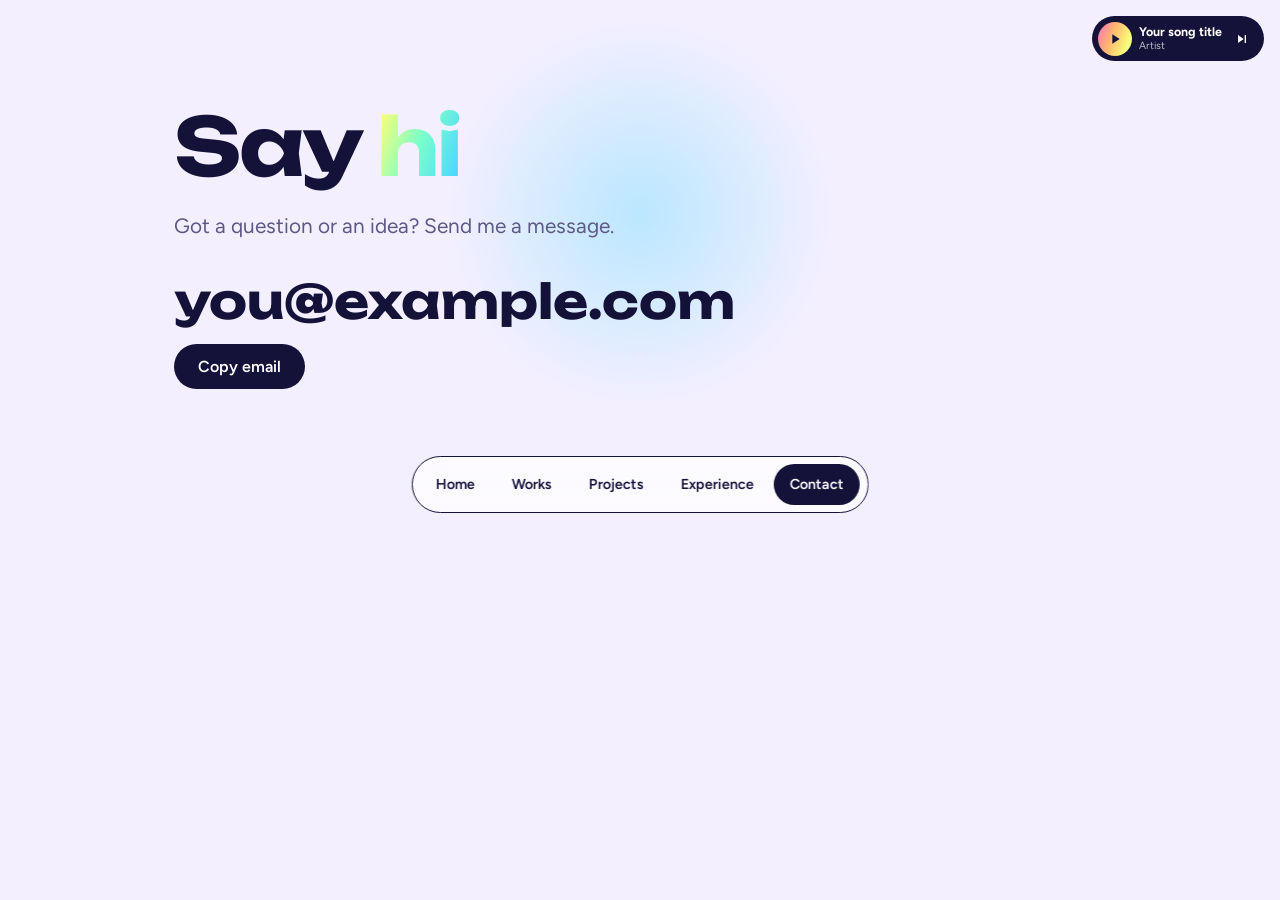
==== contact.html @ 236e2f3f "Add files via upload" ====
<!DOCTYPE html>
<html lang="en">
<head>
<meta charset="utf-8">
<meta name="viewport" content="width=device-width, initial-scale=1">
<title>Contact - transotic</title>
<link rel="preconnect" href="https://fonts.googleapis.com">
<link rel="preconnect" href="https://fonts.gstatic.com" crossorigin>
<link href="https://fonts.googleapis.com/css2?family=Unbounded:wght@700&family=Figtree:wght@400;600&display=swap" rel="stylesheet">
<link rel="stylesheet" href="style.css">
</head>
<body>
<div class="glow" aria-hidden="true"></div>
<div class="pl" role="group" aria-label="Music player">
  <button aria-label="Play or pause"><svg viewBox="0 0 24 24" id="pp"></svg></button>
  <div class="t"><b></b><small></small></div>
  <button class="sk" id="nx" aria-label="Next song"><svg viewBox="0 0 24 24"><path d="M16 6h2v12h-2zM6 18l8.5-6L6 6z"/></svg></button>
  <div class="bar"></div>
</div>
<nav class="dock" aria-label="Main">
  <a href="index.html">Home</a>
  <a href="works.html">Works</a>
  <a href="projects.html">Projects</a>
  <a href="experience.html">Experience</a>
  <a href="contact.html" aria-current="page">Contact</a>
</nav>
<main class="wrap">
<h1 class="page-title">Say <span class="holo">hi</span></h1>
<p class="lead">Got a question or an idea? Send me a message.</p>
<span class="big" id="mail">you@example.com</span>
<button class="btn" id="copy">Copy email</button>
</main>
<script src="script.js"></script>
</body>
</html>
---- style.css ----
:root{--bg:#f3efff;--ink:#15123a;--muted:#5d5985;--card:#fff;--pink:#ff6fb5;--cyan:#4fd8ff;--lemon:#f7ff7a;--mx:50%;
--holo:linear-gradient(110deg,#ff6fb5,#ffb86f,#f7ff7a,#7affc9,#4fd8ff,#a78bff,#ff6fb5)}
*{box-sizing:border-box}
html{scroll-behavior:smooth}
body{margin:0;background:var(--bg);color:var(--ink);font:400 1.05rem/1.65 "Figtree",system-ui,sans-serif;overflow-x:hidden;animation:in .5s ease both}
body.out{opacity:0;transition:opacity .2s}
@keyframes in{from{opacity:0;transform:translateY(10px)}}
a{color:inherit}
:focus-visible{outline:3px solid var(--ink);outline-offset:3px}
.wrap{max-width:980px;margin:0 auto;padding:6.5rem 1.5rem 9rem}
h1,h2,h3{font-family:"Unbounded",sans-serif;font-weight:700;line-height:1.05;letter-spacing:-.03em;margin:0}
.glow{position:fixed;width:420px;height:420px;border-radius:50%;pointer-events:none;z-index:0;background:radial-gradient(circle,rgba(79,216,255,.35),transparent 65%);transform:translate(-50%,-50%);left:50%;top:40%}
.wrap,.dock,.pl{position:relative;z-index:2}

/* Holographic wordmark */
.holo{background:var(--holo);background-size:300% 100%;background-position:var(--mx) 0;-webkit-background-clip:text;background-clip:text;color:transparent;-webkit-text-fill-color:transparent}
.mark{font-size:clamp(3.2rem,15vw,10rem);margin:2rem 0 1rem;display:block;user-select:none}
.mark span{display:inline-block;transition:transform .25s cubic-bezier(.3,1.8,.5,1)}
.mark span:hover{transform:translateY(-.12em) rotate(-6deg) scale(1.1)}
.lead{font-size:1.3rem;max-width:34rem;color:var(--muted)}
.tag{display:inline-block;background:var(--ink);color:#fff;border-radius:999px;padding:.3rem 1rem;font-size:.85rem;font-weight:600}

/* Dock nav */
.dock{position:fixed;left:50%;bottom:1.2rem;transform:translateX(-50%);display:flex;gap:.3rem;padding:.45rem;background:rgba(255,255,255,.7);backdrop-filter:blur(14px);-webkit-backdrop-filter:blur(14px);border:1.5px solid var(--ink);border-radius:999px;z-index:30;max-width:calc(100vw - 1rem)}
.dock a{text-decoration:none;font-weight:600;font-size:.9rem;padding:.55rem 1rem;border-radius:999px;transition:background .2s,transform .2s;white-space:nowrap}
.dock a:hover{transform:translateY(-3px);background:var(--lemon)}
.dock a[aria-current]{background:var(--ink);color:#fff}

/* Player */
.pl{position:fixed;top:1rem;right:1rem;z-index:30;display:flex;align-items:center;gap:.4rem;background:var(--ink);color:#fff;border-radius:999px;padding:.35rem .5rem .35rem .4rem;max-width:260px;overflow:hidden}
.pl button{border:0;background:var(--holo);background-size:300% 100%;width:34px;height:34px;border-radius:50%;cursor:pointer;display:grid;place-items:center;color:var(--ink);flex:none}
.pl button.sk{background:none;color:#fff;width:28px;height:28px}
.pl svg{width:16px;height:16px;fill:currentColor}
.pl .t{font-size:.78rem;line-height:1.2;overflow:hidden;white-space:nowrap;text-overflow:ellipsis;min-width:0}
.pl .t small{opacity:.7;display:block}
.pl .bar{position:absolute;left:0;bottom:0;height:3px;width:0;background:var(--holo)}

/* Stickers */
.stickers{position:absolute;inset:0;pointer-events:none;overflow:hidden;z-index:1}
.st{position:absolute;pointer-events:auto;cursor:grab;touch-action:none;user-select:none;display:grid;place-items:center;font-weight:700;text-align:center;transition:transform .2s}
.st:active{cursor:grabbing;transform:scale(1.1) rotate(6deg)}
.s1{width:110px;height:110px;background:var(--pink);clip-path:polygon(50% 0,61% 35%,98% 35%,68% 57%,79% 91%,50% 70%,21% 91%,32% 57%,2% 35%,39% 35%);right:12%;top:14%}
.s2{width:130px;height:80px;background:var(--cyan);border-radius:999px;right:26%;top:52%;border:2px solid var(--ink);font-size:.85rem;transform:rotate(-8deg)}
.s3{width:90px;height:90px;background:var(--lemon);border-radius:50% 50% 50% 8%;right:8%;top:62%;border:2px solid var(--ink);font-size:1.6rem}

/* Cards, rows, chips */
.page-title{font-size:clamp(2.2rem,8vw,5rem);margin-bottom:.8rem}
.grid{display:grid;grid-template-columns:repeat(auto-fit,minmax(260px,1fr));gap:1.2rem;margin-top:2.5rem;perspective:900px}
.card{background:var(--card);border:2px solid var(--ink);border-radius:1.6rem;padding:1.4rem;min-height:210px;display:flex;flex-direction:column;justify-content:space-between;transition:transform .15s ease-out,box-shadow .2s;box-shadow:6px 6px 0 var(--c,var(--pink))}
.card:hover{box-shadow:10px 10px 0 var(--c,var(--pink))}
.card h3{font-size:1.3rem;margin-bottom:.4rem}
.card p{margin:0;color:var(--muted);font-size:.95rem}
.card .pill{align-self:flex-start;font-size:.75rem;font-weight:600;background:var(--ink);color:#fff;border-radius:999px;padding:.2rem .8rem}
.chips{display:flex;flex-wrap:wrap;gap:.5rem;margin-top:1.5rem}
.chip{font:600 .9rem "Figtree",sans-serif;background:var(--card);color:var(--ink);border:2px solid var(--ink);border-radius:999px;padding:.4rem 1.1rem;cursor:pointer;transition:transform .15s}
.chip:hover{transform:translateY(-3px)}
.chip[aria-pressed="true"]{background:var(--ink);color:#fff}
.card.hide{display:none}
.line{border-left:3px solid var(--ink);margin:2.5rem 0 0 .6rem;padding-left:1.8rem}
.step{position:relative;padding:0 0 2.2rem;cursor:default}
.step::before{content:"";position:absolute;left:calc(-1.8rem - 10px);top:.35rem;width:17px;height:17px;border-radius:50%;background:var(--bg);border:3px solid var(--ink);transition:background .2s,transform .2s}
.step:hover::before{background:var(--pink);transform:scale(1.4)}
.step b{font-family:"Unbounded",sans-serif;font-size:1.05rem}
.step small{display:block;color:var(--muted);font-weight:600}
.big{font:700 clamp(1.4rem,5vw,3rem)/1.1 "Unbounded",sans-serif;word-break:break-all;display:block;margin:2rem 0 1rem}
.btn{font:600 1rem "Figtree",sans-serif;background:var(--ink);color:#fff;border:0;border-radius:999px;padding:.8rem 1.5rem;cursor:pointer;transition:transform .15s,background .2s}
.btn:hover{transform:scale(1.06) rotate(-1.5deg);background:#3a2fa8}
@media(max-width:620px){.pl{max-width:200px;top:.6rem;right:.6rem}.dock a{padding:.5rem .65rem;font-size:.8rem}.s1,.s3{display:none}}
@media(prefers-reduced-motion:reduce){*,*::before,*::after{animation:none!important;transition:none!important}}
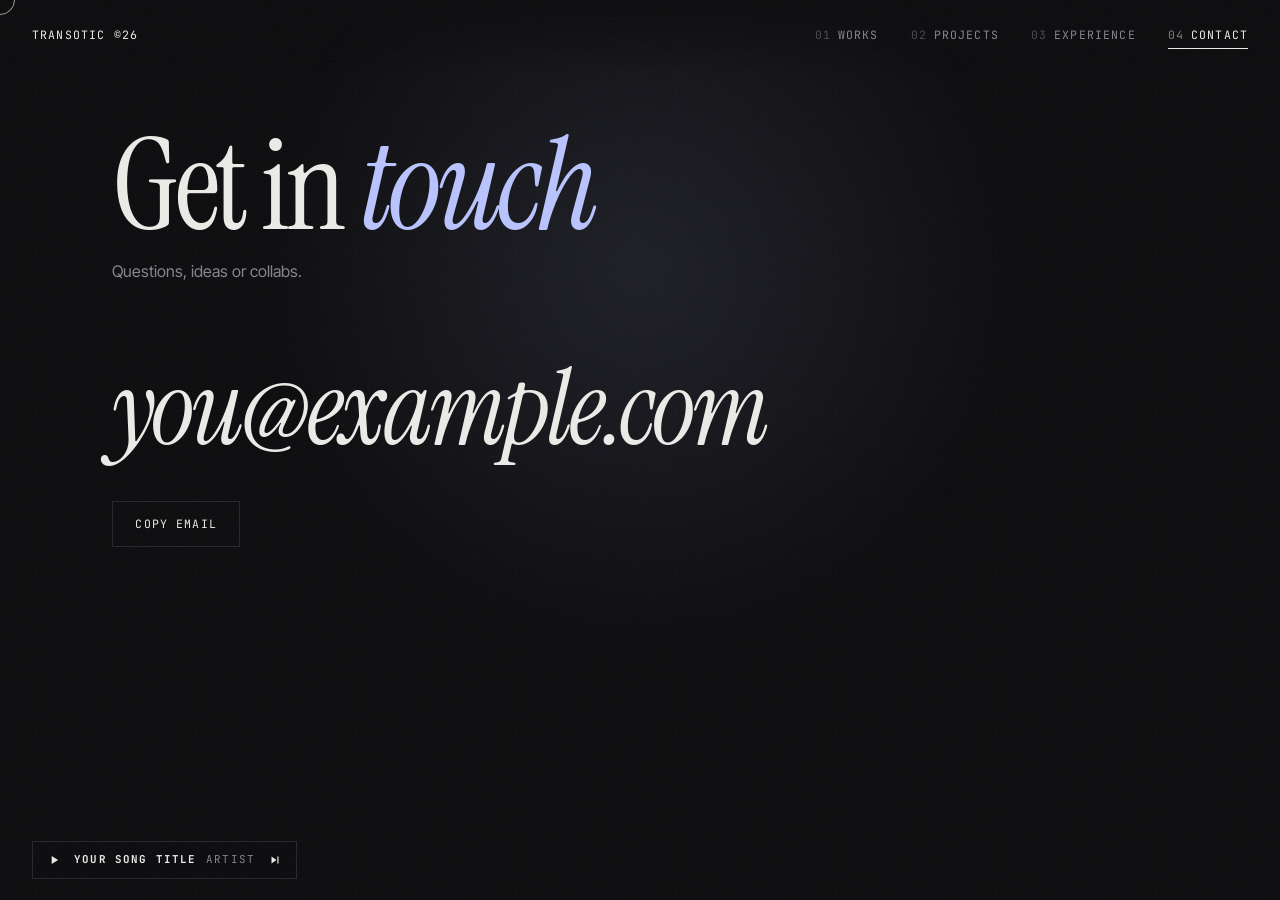
==== commit d751ba9b: "Add files via upload" ====
--- a/contact.html
+++ b/contact.html
@@ -6,30 +6,33 @@
 <title>Contact - transotic</title>
 <link rel="preconnect" href="https://fonts.googleapis.com">
 <link rel="preconnect" href="https://fonts.gstatic.com" crossorigin>
-<link href="https://fonts.googleapis.com/css2?family=Unbounded:wght@700&family=Figtree:wght@400;600&display=swap" rel="stylesheet">
+<link href="https://fonts.googleapis.com/css2?family=Instrument+Serif:ital@0;1&family=Inter+Tight:wght@400;500&family=JetBrains+Mono:wght@400;500&display=swap" rel="stylesheet">
 <link rel="stylesheet" href="style.css">
 </head>
 <body>
-<div class="glow" aria-hidden="true"></div>
+<div class="spot" aria-hidden="true"></div>
+<div id="ring" aria-hidden="true"></div>
+<header class="top">
+  <a class="brand" href="index.html">transotic &copy;26</a>
+  <nav aria-label="Main">
+    <a href="works.html" data-n="01">Works</a>
+    <a href="projects.html" data-n="02">Projects</a>
+    <a href="experience.html" data-n="03">Experience</a>
+    <a href="contact.html" data-n="04" aria-current="page">Contact</a>
+  </nav>
+</header>
+<main class="wrap">
+  <h1 class="title">Get in <em>touch</em></h1>
+  <p class="sub">Questions, ideas or collabs.</p>
+  <a class="big" id="mail" href="mailto:you@example.com">you@example.com</a><br>
+  <button class="btn" id="copy">Copy email</button>
+</main>
 <div class="pl" role="group" aria-label="Music player">
   <button aria-label="Play or pause"><svg viewBox="0 0 24 24" id="pp"></svg></button>
   <div class="t"><b></b><small></small></div>
-  <button class="sk" id="nx" aria-label="Next song"><svg viewBox="0 0 24 24"><path d="M16 6h2v12h-2zM6 18l8.5-6L6 6z"/></svg></button>
+  <button id="nx" aria-label="Next song"><svg viewBox="0 0 24 24"><path d="M16 6h2v12h-2zM6 18l8.5-6L6 6z"/></svg></button>
   <div class="bar"></div>
 </div>
-<nav class="dock" aria-label="Main">
-  <a href="index.html">Home</a>
-  <a href="works.html">Works</a>
-  <a href="projects.html">Projects</a>
-  <a href="experience.html">Experience</a>
-  <a href="contact.html" aria-current="page">Contact</a>
-</nav>
-<main class="wrap">
-<h1 class="page-title">Say <span class="holo">hi</span></h1>
-<p class="lead">Got a question or an idea? Send me a message.</p>
-<span class="big" id="mail">you@example.com</span>
-<button class="btn" id="copy">Copy email</button>
-</main>
 <script src="script.js"></script>
 </body>
 </html>
--- a/style.css
+++ b/style.css
@@ -1,69 +1,84 @@
-:root{--bg:#f3efff;--ink:#15123a;--muted:#5d5985;--card:#fff;--pink:#ff6fb5;--cyan:#4fd8ff;--lemon:#f7ff7a;--mx:50%;
---holo:linear-gradient(110deg,#ff6fb5,#ffb86f,#f7ff7a,#7affc9,#4fd8ff,#a78bff,#ff6fb5)}
+:root{--bg:#0a0a0c;--ink:#ecece8;--muted:#85858f;--line:#25252b;--acc:#b9c4ff;--mx:50%;--sx:50%;--sy:30%}
 *{box-sizing:border-box}
-html{scroll-behavior:smooth}
-body{margin:0;background:var(--bg);color:var(--ink);font:400 1.05rem/1.65 "Figtree",system-ui,sans-serif;overflow-x:hidden;animation:in .5s ease both}
-body.out{opacity:0;transition:opacity .2s}
-@keyframes in{from{opacity:0;transform:translateY(10px)}}
-a{color:inherit}
-:focus-visible{outline:3px solid var(--ink);outline-offset:3px}
-.wrap{max-width:980px;margin:0 auto;padding:6.5rem 1.5rem 9rem}
-h1,h2,h3{font-family:"Unbounded",sans-serif;font-weight:700;line-height:1.05;letter-spacing:-.03em;margin:0}
-.glow{position:fixed;width:420px;height:420px;border-radius:50%;pointer-events:none;z-index:0;background:radial-gradient(circle,rgba(79,216,255,.35),transparent 65%);transform:translate(-50%,-50%);left:50%;top:40%}
-.wrap,.dock,.pl{position:relative;z-index:2}
+html{scroll-behavior:smooth;color-scheme:dark}
+body{margin:0;background:var(--bg);color:var(--ink);font:400 1rem/1.6 "Inter Tight",system-ui,sans-serif;overflow-x:hidden;animation:in .6s ease both}
+body.out{opacity:0;transition:opacity .22s}
+@keyframes in{from{opacity:0}}
+body::before{content:"";position:fixed;inset:0;pointer-events:none;z-index:50;opacity:.07;background-image:url("data:image/svg+xml,%3Csvg xmlns='http://www.w3.org/2000/svg' width='160' height='160'%3E%3Cfilter id='n'%3E%3CfeTurbulence type='fractalNoise' baseFrequency='.8' numOctaves='2'/%3E%3C/filter%3E%3Crect width='100%25' height='100%25' filter='url(%23n)'/%3E%3C/svg%3E")}
+.spot{position:fixed;inset:0;pointer-events:none;z-index:0;background:radial-gradient(650px circle at var(--sx) var(--sy),rgba(185,196,255,.1),transparent 60%)}
+a{color:inherit;text-decoration:none}
+::selection{background:var(--ink);color:var(--bg)}
+:focus-visible{outline:1px solid var(--acc);outline-offset:4px}
+.mono,.top,.pl,.f,.meta,.tick,.cta,.btn{font-family:"JetBrains Mono",ui-monospace,monospace;text-transform:uppercase;letter-spacing:.1em;font-size:.72rem}
 
-/* Holographic wordmark */
-.holo{background:var(--holo);background-size:300% 100%;background-position:var(--mx) 0;-webkit-background-clip:text;background-clip:text;color:transparent;-webkit-text-fill-color:transparent}
-.mark{font-size:clamp(3.2rem,15vw,10rem);margin:2rem 0 1rem;display:block;user-select:none}
-.mark span{display:inline-block;transition:transform .25s cubic-bezier(.3,1.8,.5,1)}
-.mark span:hover{transform:translateY(-.12em) rotate(-6deg) scale(1.1)}
-.lead{font-size:1.3rem;max-width:34rem;color:var(--muted)}
-.tag{display:inline-block;background:var(--ink);color:#fff;border-radius:999px;padding:.3rem 1rem;font-size:.85rem;font-weight:600}
+/* Top bar */
+.top{position:fixed;top:0;left:0;right:0;z-index:40;display:flex;justify-content:space-between;align-items:center;padding:1.3rem 2rem;background:linear-gradient(var(--bg),transparent)}
+.top nav{display:flex;gap:2rem}
+.top a{position:relative;padding:.3rem 0;color:var(--muted);transition:color .25s}
+.top a::before{content:attr(data-n);margin-right:.6em;opacity:.5}
+.top a::after{content:"";position:absolute;left:0;right:0;bottom:0;height:1px;background:currentColor;transform:scaleX(0);transform-origin:left;transition:transform .35s cubic-bezier(.7,0,.2,1)}
+.top a:hover,.top a[aria-current]{color:var(--ink)}
+.top a:hover::after,.top a[aria-current]::after{transform:scaleX(1)}
+.top .brand{color:var(--ink)}
+.top .brand::before{content:none}
 
-/* Dock nav */
-.dock{position:fixed;left:50%;bottom:1.2rem;transform:translateX(-50%);display:flex;gap:.3rem;padding:.45rem;background:rgba(255,255,255,.7);backdrop-filter:blur(14px);-webkit-backdrop-filter:blur(14px);border:1.5px solid var(--ink);border-radius:999px;z-index:30;max-width:calc(100vw - 1rem)}
-.dock a{text-decoration:none;font-weight:600;font-size:.9rem;padding:.55rem 1rem;border-radius:999px;transition:background .2s,transform .2s;white-space:nowrap}
-.dock a:hover{transform:translateY(-3px);background:var(--lemon)}
-.dock a[aria-current]{background:var(--ink);color:#fff}
+.wrap{position:relative;z-index:2;max-width:1120px;margin:0 auto;padding:8rem 2rem 8rem}
+
+/* Hero */
+.hero{min-height:calc(100vh - 8rem);display:flex;flex-direction:column;justify-content:flex-end;padding-bottom:3rem}
+.meta{color:var(--muted);margin:0 0 1rem}
+.mark{font:italic 400 clamp(4.2rem,19vw,16rem)/.82 "Instrument Serif",serif;letter-spacing:-.045em;margin:0;padding-right:.05em;
+  background:linear-gradient(100deg,#4a4a58 calc(var(--mx) - 35%),#b9c4ff calc(var(--mx) - 12%),#fff var(--mx),#ffc9f0 calc(var(--mx) + 12%),#4a4a58 calc(var(--mx) + 35%));
+  -webkit-background-clip:text;background-clip:text;color:transparent;-webkit-text-fill-color:transparent}
+.foot{display:flex;justify-content:space-between;align-items:flex-end;gap:2rem;flex-wrap:wrap;margin-top:2.5rem;padding-top:1.5rem;border-top:1px solid var(--line)}
+.foot p{margin:0;max-width:26rem;color:var(--muted)}
+.cta{border:1px solid var(--ink);padding:.9rem 1.4rem;transition:background .25s,color .25s}
+.cta:hover{background:var(--ink);color:var(--bg)}
+.tick{overflow:hidden;white-space:nowrap;border-top:1px solid var(--line);border-bottom:1px solid var(--line);padding:.9rem 0;color:var(--muted);position:relative;z-index:2}
+.tick div{display:inline-block;animation:slide 28s linear infinite}
+@keyframes slide{to{transform:translateX(-50%)}}
+
+/* Page titles + rows */
+.title{font:400 clamp(3.2rem,11vw,8rem)/.9 "Instrument Serif",serif;letter-spacing:-.035em;margin:0 0 1rem}
+.title em{color:var(--acc)}
+.sub{color:var(--muted);max-width:30rem;margin:0 0 3.5rem}
+.f{display:flex;gap:1.5rem;margin:-1.5rem 0 2rem}
+.f button{background:none;border:0;color:var(--muted);cursor:pointer;padding:.3rem 0;font:inherit;text-transform:inherit;letter-spacing:inherit;border-bottom:1px solid transparent;transition:color .2s}
+.f button:hover{color:var(--ink)}
+.f button[aria-pressed="true"]{color:var(--acc);border-color:var(--acc)}
+.rows{border-bottom:1px solid var(--line)}
+.row{display:grid;grid-template-columns:70px 1fr auto 30px;align-items:baseline;gap:1rem;padding:1.5rem 0;border-top:1px solid var(--line);transition:opacity .3s}
+.rows:hover .row:not(:hover){opacity:.3}
+.row .n,.row .m{font-family:"JetBrains Mono",monospace;font-size:.72rem;text-transform:uppercase;letter-spacing:.1em;color:var(--muted)}
+.row h3{font:400 clamp(1.7rem,4.5vw,3rem)/1.05 "Instrument Serif",serif;letter-spacing:-.02em;margin:0;transition:transform .35s cubic-bezier(.7,0,.2,1),color .3s}
+.row:hover h3{transform:translateX(14px);color:var(--acc)}
+.row .go{transition:transform .35s;color:var(--muted)}
+.row:hover .go{transform:translate(4px,-4px);color:var(--acc)}
+.row.hide{display:none}
+.row p{grid-column:2/4;margin:.2rem 0 0;color:var(--muted);max-width:34rem;font-size:.95rem}
+
+/* Contact */
+.big{display:inline-block;font:italic 400 clamp(2rem,8.5vw,6.5rem)/1 "Instrument Serif",serif;letter-spacing:-.03em;word-break:break-all;margin:1rem 0 2.5rem;background:linear-gradient(var(--acc),var(--acc)) 0 100%/0 1px no-repeat;transition:background-size .5s cubic-bezier(.7,0,.2,1)}
+.big:hover{background-size:100% 1px}
+.btn{background:none;color:var(--ink);border:1px solid var(--line);padding:.9rem 1.4rem;cursor:pointer;transition:background .25s,color .25s,border-color .25s}
+.btn:hover{background:var(--ink);color:var(--bg);border-color:var(--ink)}
 
 /* Player */
-.pl{position:fixed;top:1rem;right:1rem;z-index:30;display:flex;align-items:center;gap:.4rem;background:var(--ink);color:#fff;border-radius:999px;padding:.35rem .5rem .35rem .4rem;max-width:260px;overflow:hidden}
-.pl button{border:0;background:var(--holo);background-size:300% 100%;width:34px;height:34px;border-radius:50%;cursor:pointer;display:grid;place-items:center;color:var(--ink);flex:none}
-.pl button.sk{background:none;color:#fff;width:28px;height:28px}
-.pl svg{width:16px;height:16px;fill:currentColor}
-.pl .t{font-size:.78rem;line-height:1.2;overflow:hidden;white-space:nowrap;text-overflow:ellipsis;min-width:0}
-.pl .t small{opacity:.7;display:block}
-.pl .bar{position:absolute;left:0;bottom:0;height:3px;width:0;background:var(--holo)}
+.pl{position:fixed;left:2rem;bottom:1.3rem;z-index:40;display:flex;align-items:center;gap:.8rem;padding:.6rem .9rem;background:rgba(10,10,12,.75);backdrop-filter:blur(12px);-webkit-backdrop-filter:blur(12px);border:1px solid var(--line);max-width:300px;overflow:hidden}
+.pl button{background:none;border:0;color:var(--ink);cursor:pointer;padding:0;display:grid;place-items:center;transition:color .2s}
+.pl button:hover{color:var(--acc)}
+.pl svg{width:14px;height:14px;fill:currentColor}
+.pl .t{min-width:0;white-space:nowrap;overflow:hidden;text-overflow:ellipsis;font-size:.68rem}
+.pl .t small{color:var(--muted);margin-left:.6rem;font-size:inherit}
+.pl .bar{position:absolute;left:0;bottom:0;height:1px;width:0;background:var(--acc)}
 
-/* Stickers */
-.stickers{position:absolute;inset:0;pointer-events:none;overflow:hidden;z-index:1}
-.st{position:absolute;pointer-events:auto;cursor:grab;touch-action:none;user-select:none;display:grid;place-items:center;font-weight:700;text-align:center;transition:transform .2s}
-.st:active{cursor:grabbing;transform:scale(1.1) rotate(6deg)}
-.s1{width:110px;height:110px;background:var(--pink);clip-path:polygon(50% 0,61% 35%,98% 35%,68% 57%,79% 91%,50% 70%,21% 91%,32% 57%,2% 35%,39% 35%);right:12%;top:14%}
-.s2{width:130px;height:80px;background:var(--cyan);border-radius:999px;right:26%;top:52%;border:2px solid var(--ink);font-size:.85rem;transform:rotate(-8deg)}
-.s3{width:90px;height:90px;background:var(--lemon);border-radius:50% 50% 50% 8%;right:8%;top:62%;border:2px solid var(--ink);font-size:1.6rem}
+/* Cursor ring + reveal */
+#ring{position:fixed;z-index:60;left:0;top:0;width:30px;height:30px;border:1px solid rgba(236,236,232,.7);border-radius:50%;pointer-events:none;transform:translate(-50%,-50%);transition:width .25s,height .25s,background .25s;mix-blend-mode:difference}
+#ring.big{width:64px;height:64px;background:rgba(255,255,255,.15)}
+.rv{opacity:0;transform:translateY(18px);transition:opacity .8s ease,transform .8s cubic-bezier(.2,.7,.2,1)}
+.rv.in{opacity:1;transform:none}
 
-/* Cards, rows, chips */
-.page-title{font-size:clamp(2.2rem,8vw,5rem);margin-bottom:.8rem}
-.grid{display:grid;grid-template-columns:repeat(auto-fit,minmax(260px,1fr));gap:1.2rem;margin-top:2.5rem;perspective:900px}
-.card{background:var(--card);border:2px solid var(--ink);border-radius:1.6rem;padding:1.4rem;min-height:210px;display:flex;flex-direction:column;justify-content:space-between;transition:transform .15s ease-out,box-shadow .2s;box-shadow:6px 6px 0 var(--c,var(--pink))}
-.card:hover{box-shadow:10px 10px 0 var(--c,var(--pink))}
-.card h3{font-size:1.3rem;margin-bottom:.4rem}
-.card p{margin:0;color:var(--muted);font-size:.95rem}
-.card .pill{align-self:flex-start;font-size:.75rem;font-weight:600;background:var(--ink);color:#fff;border-radius:999px;padding:.2rem .8rem}
-.chips{display:flex;flex-wrap:wrap;gap:.5rem;margin-top:1.5rem}
-.chip{font:600 .9rem "Figtree",sans-serif;background:var(--card);color:var(--ink);border:2px solid var(--ink);border-radius:999px;padding:.4rem 1.1rem;cursor:pointer;transition:transform .15s}
-.chip:hover{transform:translateY(-3px)}
-.chip[aria-pressed="true"]{background:var(--ink);color:#fff}
-.card.hide{display:none}
-.line{border-left:3px solid var(--ink);margin:2.5rem 0 0 .6rem;padding-left:1.8rem}
-.step{position:relative;padding:0 0 2.2rem;cursor:default}
-.step::before{content:"";position:absolute;left:calc(-1.8rem - 10px);top:.35rem;width:17px;height:17px;border-radius:50%;background:var(--bg);border:3px solid var(--ink);transition:background .2s,transform .2s}
-.step:hover::before{background:var(--pink);transform:scale(1.4)}
-.step b{font-family:"Unbounded",sans-serif;font-size:1.05rem}
-.step small{display:block;color:var(--muted);font-weight:600}
-.big{font:700 clamp(1.4rem,5vw,3rem)/1.1 "Unbounded",sans-serif;word-break:break-all;display:block;margin:2rem 0 1rem}
-.btn{font:600 1rem "Figtree",sans-serif;background:var(--ink);color:#fff;border:0;border-radius:999px;padding:.8rem 1.5rem;cursor:pointer;transition:transform .15s,background .2s}
-.btn:hover{transform:scale(1.06) rotate(-1.5deg);background:#3a2fa8}
-@media(max-width:620px){.pl{max-width:200px;top:.6rem;right:.6rem}.dock a{padding:.5rem .65rem;font-size:.8rem}.s1,.s3{display:none}}
-@media(prefers-reduced-motion:reduce){*,*::before,*::after{animation:none!important;transition:none!important}}
+@media(max-width:700px){.top{padding:1rem 1.2rem}.top nav{gap:1rem}.top a::before{display:none}.wrap{padding:6.5rem 1.2rem 7rem}
+ .row{grid-template-columns:40px 1fr 24px}.row .m{display:none}.row p{grid-column:2/4}.pl{left:1rem;bottom:1rem}.top .brand{display:none}}
+@media(pointer:coarse){#ring{display:none}}
+@media(prefers-reduced-motion:reduce){*,*::before,*::after{animation:none!important;transition:none!important}.rv{opacity:1;transform:none}}
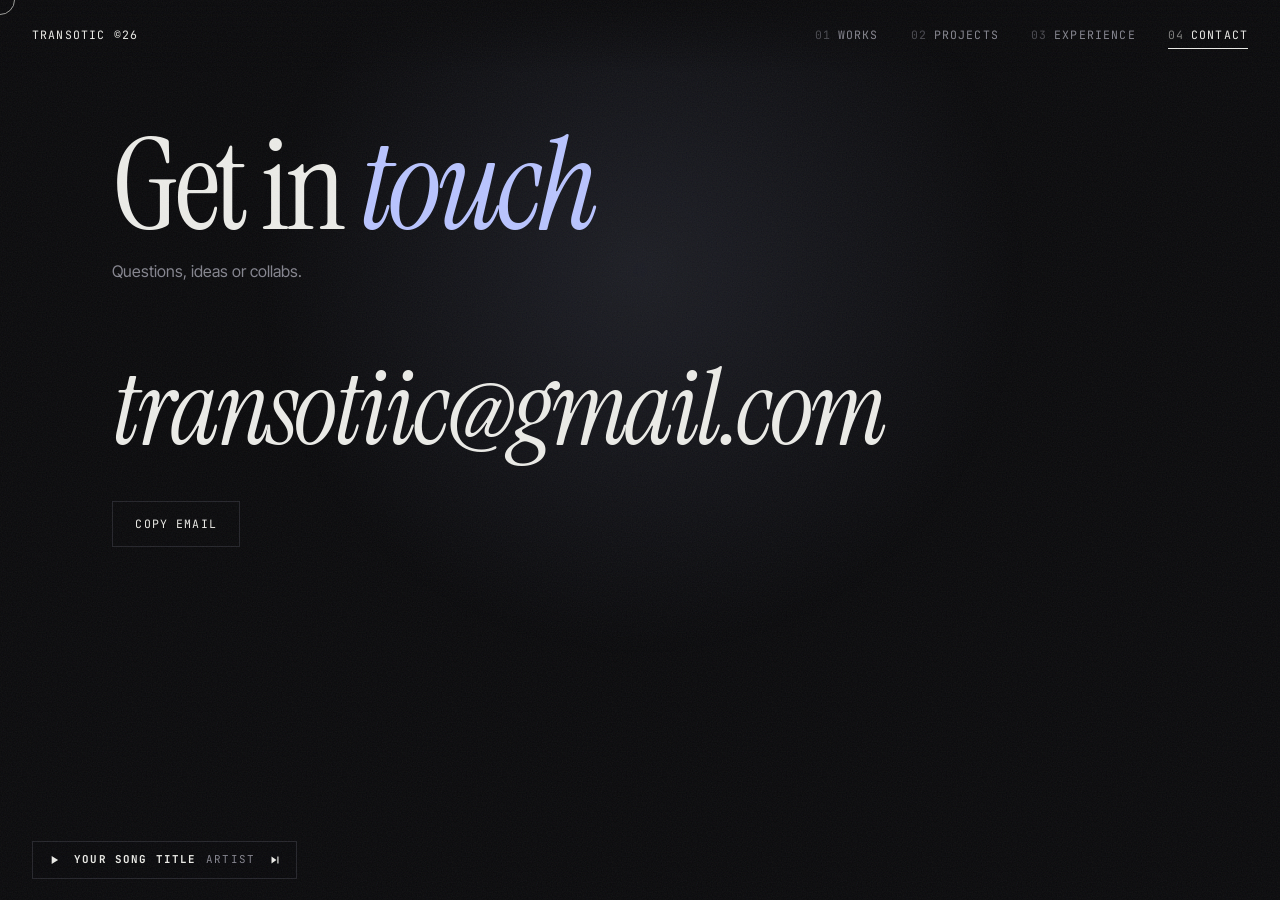
==== commit d8479ff8: "Update contact email address in contact.html" ====
--- a/contact.html
+++ b/contact.html
@@ -24,7 +24,7 @@
 <main class="wrap">
   <h1 class="title">Get in <em>touch</em></h1>
   <p class="sub">Questions, ideas or collabs.</p>
-  <a class="big" id="mail" href="mailto:you@example.com">you@example.com</a><br>
+  <a class="big" id="mail" href="mailto:you@example.com">transotiic@gmail.com</a><br>
   <button class="btn" id="copy">Copy email</button>
 </main>
 <div class="pl" role="group" aria-label="Music player">
